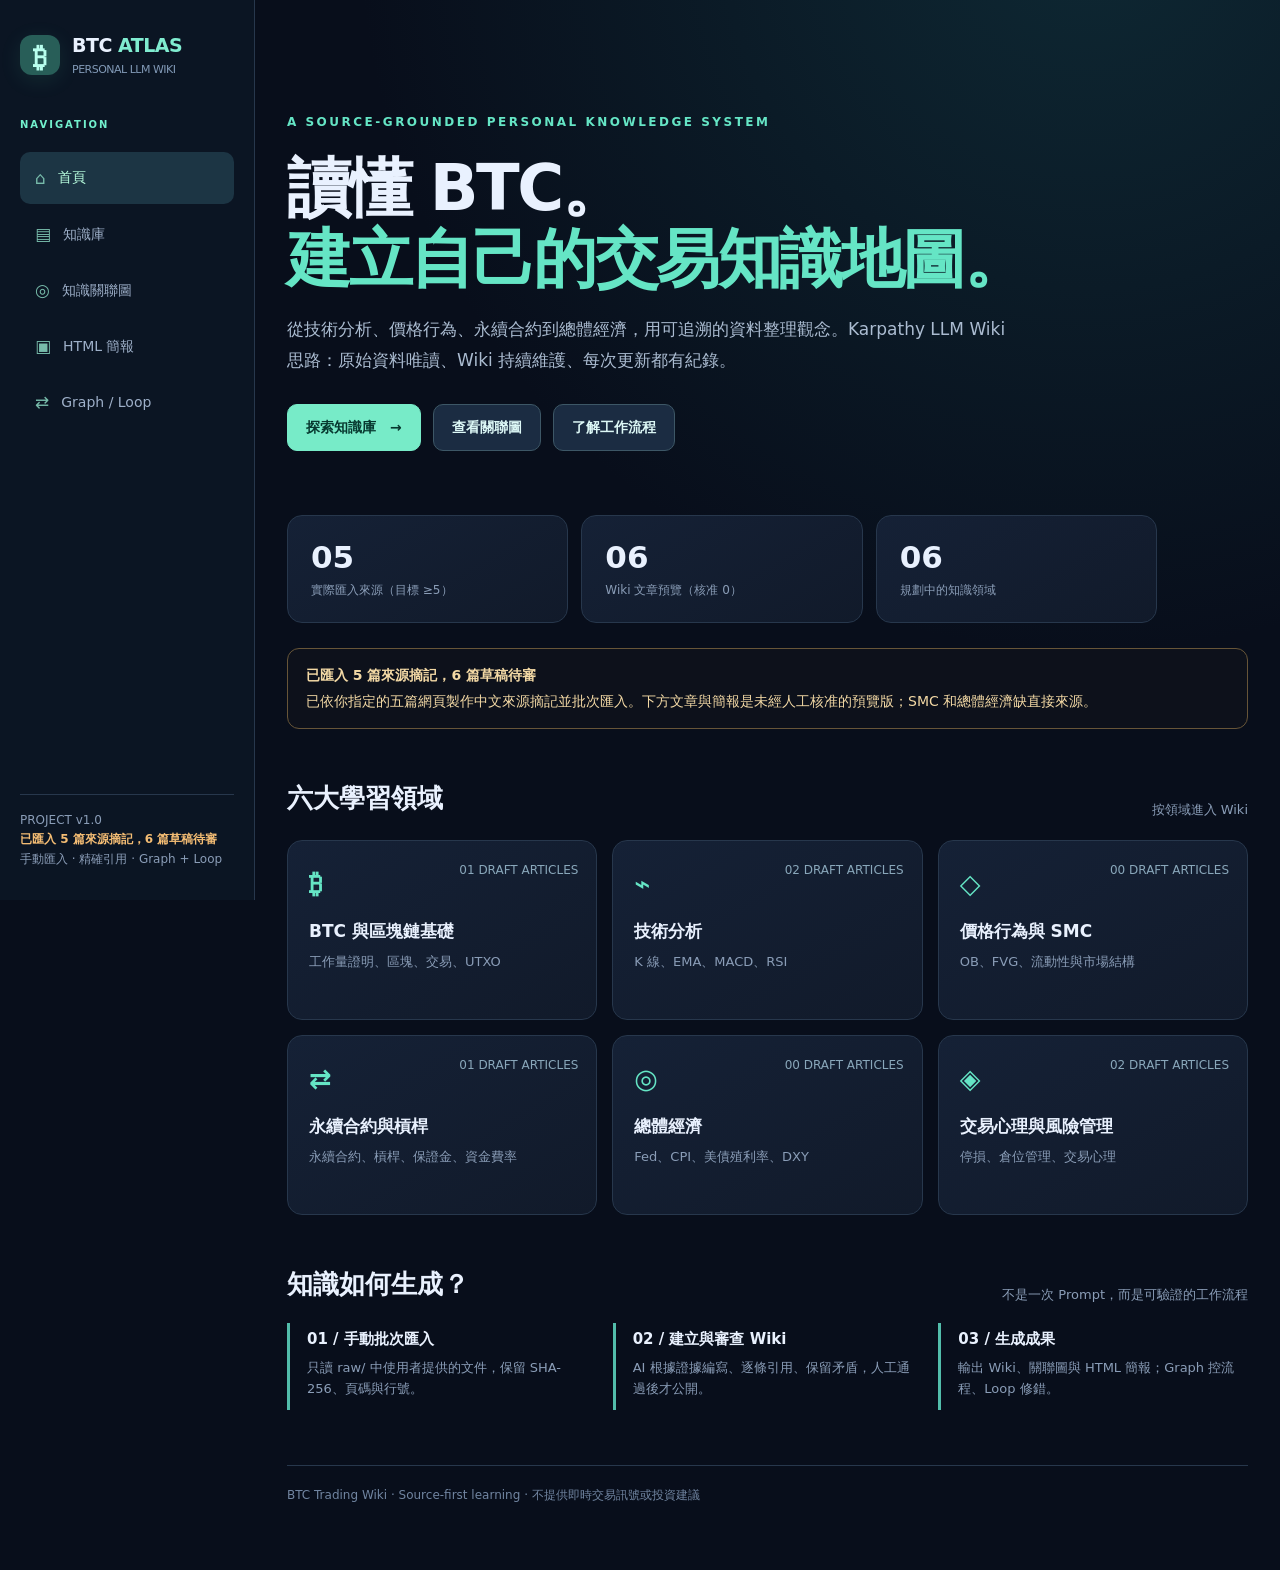
==== index.html @ 274c8615 "Add files via upload" ====
<!doctype html><html lang="zh-Hant"><head><meta charset="utf-8"><meta name="viewport" content="width=device-width,initial-scale=1"><title>BTC Trading Wiki｜index</title><meta name="description" content="可追溯來源的個人 BTC 交易知識庫"><link rel="stylesheet" href="assets/site.css"></head><body><div class="layout"><aside class="sidebar"><a href="index.html" class="brand"><span class="coin">₿</span><span>BTC <span style="color:#80ecd0">ATLAS</span><small style="display:block;font-size:11px;color:#829ab7;font-weight:500">PERSONAL LLM WIKI</small></span></a><span class="tag">NAVIGATION</span><nav class="nav"><a href="index.html" class="current"><span>⌂</span>首頁</a><a href="wiki.html" class=""><span>▤</span>知識庫</a><a href="graph.html" class=""><span>◎</span>知識關聯圖</a><a href="deck.html" class=""><span>▣</span>HTML 簡報</a><a href="workflow.html" class=""><span>⇄</span>Graph / Loop</a></nav><div class="side-bottom">PROJECT v1.0<br><b>已匯入 5 篇來源摘記，6 篇草稿待審</b><br>手動匯入 · 精確引用 · Graph + Loop</div></aside><main><section class="hero"><span class="eyebrow">A source-grounded personal knowledge system</span><h1>讀懂 BTC。<br><em>建立自己的交易知識地圖。</em></h1><p class="lead">從技術分析、價格行為、永續合約到總體經濟，用可追溯的資料整理觀念。Karpathy LLM Wiki 思路：原始資料唯讀、Wiki 持續維護、每次更新都有紀錄。</p><div class="actions"><a href="wiki.html" class="btn primary">探索知識庫　→</a><a href="graph.html" class="btn">查看關聯圖</a><a href="workflow.html" class="btn">了解工作流程</a></div></section><section class="metrics"><div class="metric"><strong>05</strong><small>實際匯入來源（目標 ≥5）</small></div><div class="metric"><strong>06</strong><small>Wiki 文章預覽（核准 0）</small></div><div class="metric"><strong>06</strong><small>規劃中的知識領域</small></div></section><div class="status "><b>已匯入 5 篇來源摘記，6 篇草稿待審</b>已依你指定的五篇網頁製作中文來源摘記並批次匯入。下方文章與簡報是未經人工核准的預覽版；SMC 和總體經濟缺直接來源。</div><div class="section-head"><h2>六大學習領域</h2><span>按領域進入 Wiki</span></div><div class="cards"><a class="card" href="wiki.html?category=BTC%20%E8%88%87%E5%8D%80%E5%A1%8A%E9%8F%88%E5%9F%BA%E7%A4%8E"><span class="card-icon">₿</span><span class="count">01 DRAFT ARTICLES</span><h3>BTC 與區塊鏈基礎</h3><p>工作量證明、區塊、交易、UTXO</p></a><a class="card" href="wiki.html?category=%E6%8A%80%E8%A1%93%E5%88%86%E6%9E%90"><span class="card-icon">⌁</span><span class="count">02 DRAFT ARTICLES</span><h3>技術分析</h3><p>K 線、EMA、MACD、RSI</p></a><a class="card" href="wiki.html?category=%E5%83%B9%E6%A0%BC%E8%A1%8C%E7%82%BA%E8%88%87%20SMC"><span class="card-icon">◇</span><span class="count">00 DRAFT ARTICLES</span><h3>價格行為與 SMC</h3><p>OB、FVG、流動性與市場結構</p></a><a class="card" href="wiki.html?category=%E6%B0%B8%E7%BA%8C%E5%90%88%E7%B4%84%E8%88%87%E6%A7%93%E6%A1%BF"><span class="card-icon">⇄</span><span class="count">01 DRAFT ARTICLES</span><h3>永續合約與槓桿</h3><p>永續合約、槓桿、保證金、資金費率</p></a><a class="card" href="wiki.html?category=%E7%B8%BD%E9%AB%94%E7%B6%93%E6%BF%9F"><span class="card-icon">◎</span><span class="count">00 DRAFT ARTICLES</span><h3>總體經濟</h3><p>Fed、CPI、美債殖利率、DXY</p></a><a class="card" href="wiki.html?category=%E4%BA%A4%E6%98%93%E5%BF%83%E7%90%86%E8%88%87%E9%A2%A8%E9%9A%AA%E7%AE%A1%E7%90%86"><span class="card-icon">◈</span><span class="count">02 DRAFT ARTICLES</span><h3>交易心理與風險管理</h3><p>停損、倉位管理、交易心理</p></a></div><div class="section-head"><h2>知識如何生成？</h2><span>不是一次 Prompt，而是可驗證的工作流程</span></div><div class="steps"><div class="step"><h3>01 / 手動批次匯入</h3><p>只讀 raw/ 中使用者提供的文件，保留 SHA-256、頁碼與行號。</p></div><div class="step"><h3>02 / 建立與審查 Wiki</h3><p>AI 根據證據編寫、逐條引用、保留矛盾，人工通過後才公開。</p></div><div class="step"><h3>03 / 生成成果</h3><p>輸出 Wiki、關聯圖與 HTML 簡報；Graph 控流程、Loop 修錯。</p></div></div><footer class="footer">BTC Trading Wiki · Source-first learning · 不提供即時交易訊號或投資建議</footer></main></div><script src="assets/site.js"></script></body></html>
---- assets/site.css ----
:root{color-scheme:dark;--bg:#080e1b;--panel:#111b2b;--panel2:#172338;--line:#27374c;--txt:#e9f1fe;--muted:#8a9db7;--accent:#65e5c5;--amber:#f4bd74}*{box-sizing:border-box}html{scroll-behavior:smooth}body{margin:0;background:radial-gradient(circle at 85% -5%,#14424b80,transparent 37%),var(--bg);color:var(--txt);font:15px/1.65 'Microsoft JhengHei','Noto Sans TC',ui-sans-serif,system-ui,sans-serif;min-height:100vh}a{color:inherit;text-decoration:none}button,input{font:inherit}a:focus-visible,button:focus-visible,input:focus-visible{outline:2px solid var(--accent);outline-offset:3px}.layout{display:grid;grid-template-columns:255px minmax(0,1fr);min-height:100vh}.sidebar{border-right:1px solid var(--line);padding:30px 20px;position:sticky;top:0;height:100vh;background:#0d1625e8;display:flex;flex-direction:column}.brand{display:flex;align-items:center;gap:12px;font-weight:850;font-size:19px;letter-spacing:-.5px;margin-bottom:38px}.coin{height:40px;width:40px;border-radius:12px;background:#285e58;color:#b8ffee;display:grid;place-items:center;font-size:28px;box-shadow:0 5px 22px #5cf2be18}.tag{font-size:10px;font-weight:850;color:#72f0cd;letter-spacing:2px;display:block;margin:0 0 14px}.nav a{display:flex;align-items:center;gap:12px;padding:12px 15px;margin:4px 0;color:#9eb0c9;border-radius:10px;font-size:14px}.nav a:hover,.nav a.current{background:#1c3544;color:#b9ffdf}.nav a span{font-size:17px;color:#77bbaa}.side-bottom{margin-top:auto;border-top:1px solid var(--line);padding-top:16px;font-size:12px;color:var(--muted)}.side-bottom b{color:var(--amber)}main{min-width:0;padding:44px max(32px,calc((100vw - 1240px)/2));max-width:1500px}.hero{padding:65px 0 37px;max-width:910px}.eyebrow{text-transform:uppercase;font-size:12px;letter-spacing:2.5px;color:var(--accent);font-weight:850}.hero h1{font-size:clamp(36px,5vw,73px);line-height:1.11;letter-spacing:-2.5px;margin:19px 0}.hero h1 em{font-style:normal;color:var(--accent)}.lead{font-size:17px;color:#abbcd1;line-height:1.85;max-width:720px}.actions{display:flex;gap:12px;flex-wrap:wrap;margin:27px 0}.btn{display:inline-flex;justify-content:center;align-items:center;gap:8px;border:1px solid #3d5766;background:#1b2c42;border-radius:10px;padding:11px 18px;font-weight:750;font-size:14px;color:#ddf8f6;cursor:pointer}.btn.primary{background:#77ebc8;color:#07382f;border-color:#77ebc8}.btn:hover{filter:brightness(1.12)}.label{font-size:12px;color:var(--muted);letter-spacing:1.8px;text-transform:uppercase;font-weight:800;margin:28px 0 16px}.metrics{display:grid;grid-template-columns:repeat(3,1fr);gap:13px;max-width:870px}.metric,.card,.pane{background:linear-gradient(150deg,#152136,#111a2a);border:1px solid var(--line);border-radius:15px}.metric{padding:21px 23px}.metric strong{display:block;font-size:31px;line-height:1.3}.metric small{display:block;color:var(--muted);font-size:12px;margin-top:4px}.section-head{display:flex;align-items:end;justify-content:space-between;gap:15px;margin-top:48px}.section-head h2{font-size:26px;margin:0}.section-head span{color:var(--muted);font-size:13px}.cards{display:grid;grid-template-columns:repeat(3,minmax(0,1fr));gap:15px;margin:20px 0 34px}.card{padding:21px;min-height:180px;position:relative;transition:.2s}.card:hover{border-color:#57c7b5;transform:translateY(-3px)}.card-icon{color:var(--accent);font-size:27px;font-weight:850}.card h3{margin:10px 0 6px;font-size:17px}.card p{font-size:13px;color:var(--muted);line-height:1.7;margin:0}.card .count{position:absolute;right:18px;top:20px;font-size:12px;color:#89a7ba}.status{border:1px solid #675538;background:#3a30221c;color:#f3d9a5;border-radius:12px;padding:15px 18px;margin:25px 0;font-size:14px}.status.ok{border-color:#2d6f5b;background:#143e321c;color:#b9f1dd}.status b{display:block;margin-bottom:3px}.steps{display:grid;grid-template-columns:repeat(3,1fr);gap:16px;margin:17px 0}.step{border-left:3px solid #52bdab;padding:4px 0 6px 17px}.step h3{font-size:15px;margin:0}.step p{font-size:13px;color:var(--muted);margin:5px 0}.page-title{font-size:clamp(28px,4vw,46px);letter-spacing:-1px;margin:20px 0 5px}.sub{color:var(--muted);max-width:850px}.toolbar{display:flex;gap:10px;flex-wrap:wrap;margin:24px 0}.search{width:min(100%,380px);padding:12px 15px;border:1px solid var(--line);background:var(--panel);border-radius:10px;color:#fff}.filter{border:1px solid var(--line);background:#172437;color:#b9c9da;padding:8px 12px;border-radius:50px;cursor:pointer;font-size:12px}.filter.active{background:#1d5149;color:#9df3d9;border-color:#4ea793}.article-list{display:grid;grid-template-columns:repeat(2,minmax(0,1fr));gap:13px}.article-row{padding:20px;border:1px solid var(--line);background:var(--panel);border-radius:13px}.article-row h3{margin:5px 0 7px;font-size:18px}.article-row .desc{font-size:13px;color:var(--muted);margin:0}.article-row .meta{color:var(--accent);font-weight:700;font-size:11px}.article-row .link{display:inline-block;color:#9feee0;font-size:13px;margin-top:12px}.article{border:1px solid var(--line);background:#101a2b;border-radius:16px;padding:27px 34px;margin:26px 0;max-width:940px}.article h2{font-size:26px;letter-spacing:-.5px}.article h3{font-size:19px;margin:26px 0 5px;color:#cbf7eb}.article p,.article li{color:#c9d6e7}.article blockquote{border-left:3px solid var(--accent);padding:2px 15px;background:#19283a;margin-left:0;color:#dbeee9}.article code{background:#1b2b3e;border-radius:4px;padding:1px 5px}.citation{color:#7fe3cf;font-weight:700;font-size:12px;border-bottom:1px dashed #5aaea4}.sources{border-top:1px solid var(--line);margin-top:22px;padding-top:16px;color:var(--muted);font-size:12px}.source-item{font-size:13px;padding:10px 0;border-bottom:1px solid var(--line)}.source-item a{color:var(--accent);word-break:break-word}.workflow{display:grid;grid-template-columns:repeat(3,minmax(0,1fr));gap:14px;margin:25px 0}.node{border:1px solid #345368;border-radius:13px;padding:19px;background:#142239;min-height:148px}.node b{font-size:13px;color:var(--accent);letter-spacing:1px}.node h3{margin:7px 0;font-size:18px}.node p{color:var(--muted);font-size:13px;margin:0}.diagram{background:#111c2d;border:1px solid var(--line);border-radius:18px;overflow:hidden;padding:8px;margin-top:26px}.diagram svg{width:100%;height:auto;display:block}.diagram .hub{fill:#205448;stroke:#71dabb;stroke-width:2}.diagram .leaf{fill:#14253b;stroke:#406078;stroke-width:2;cursor:pointer}.diagram .edge{stroke:#3d6871;stroke-width:2}.diagram text{fill:#e9faff;font-family:inherit;font-weight:700;pointer-events:none}.diagram a:hover .leaf{fill:#27565a}.footer{border-top:1px solid var(--line);margin-top:55px;padding:20px 0;color:#7185a1;font-size:12px}.hidden{display:none!important}@media(max-width:1080px){.cards{grid-template-columns:repeat(2,1fr)}.workflow{grid-template-columns:repeat(2,1fr)}main{padding:32px}.sidebar{width:210px}.layout{grid-template-columns:210px 1fr}}@media(max-width:720px){.layout{display:block}.sidebar{position:relative;height:auto;width:auto;padding:16px 18px;border-right:0;border-bottom:1px solid var(--line)}.brand{margin:0 0 12px}.nav{display:flex;overflow-x:auto;gap:2px}.nav a{padding:7px 10px;white-space:nowrap}.side-bottom{display:none}main{padding:20px 18px}.hero{padding:32px 0 19px}.hero h1{letter-spacing:-1px}.metrics,.cards,.article-list,.workflow,.steps{grid-template-columns:1fr}.article{padding:17px}.section-head{display:block}.section-head span{display:block;margin-top:5px}}
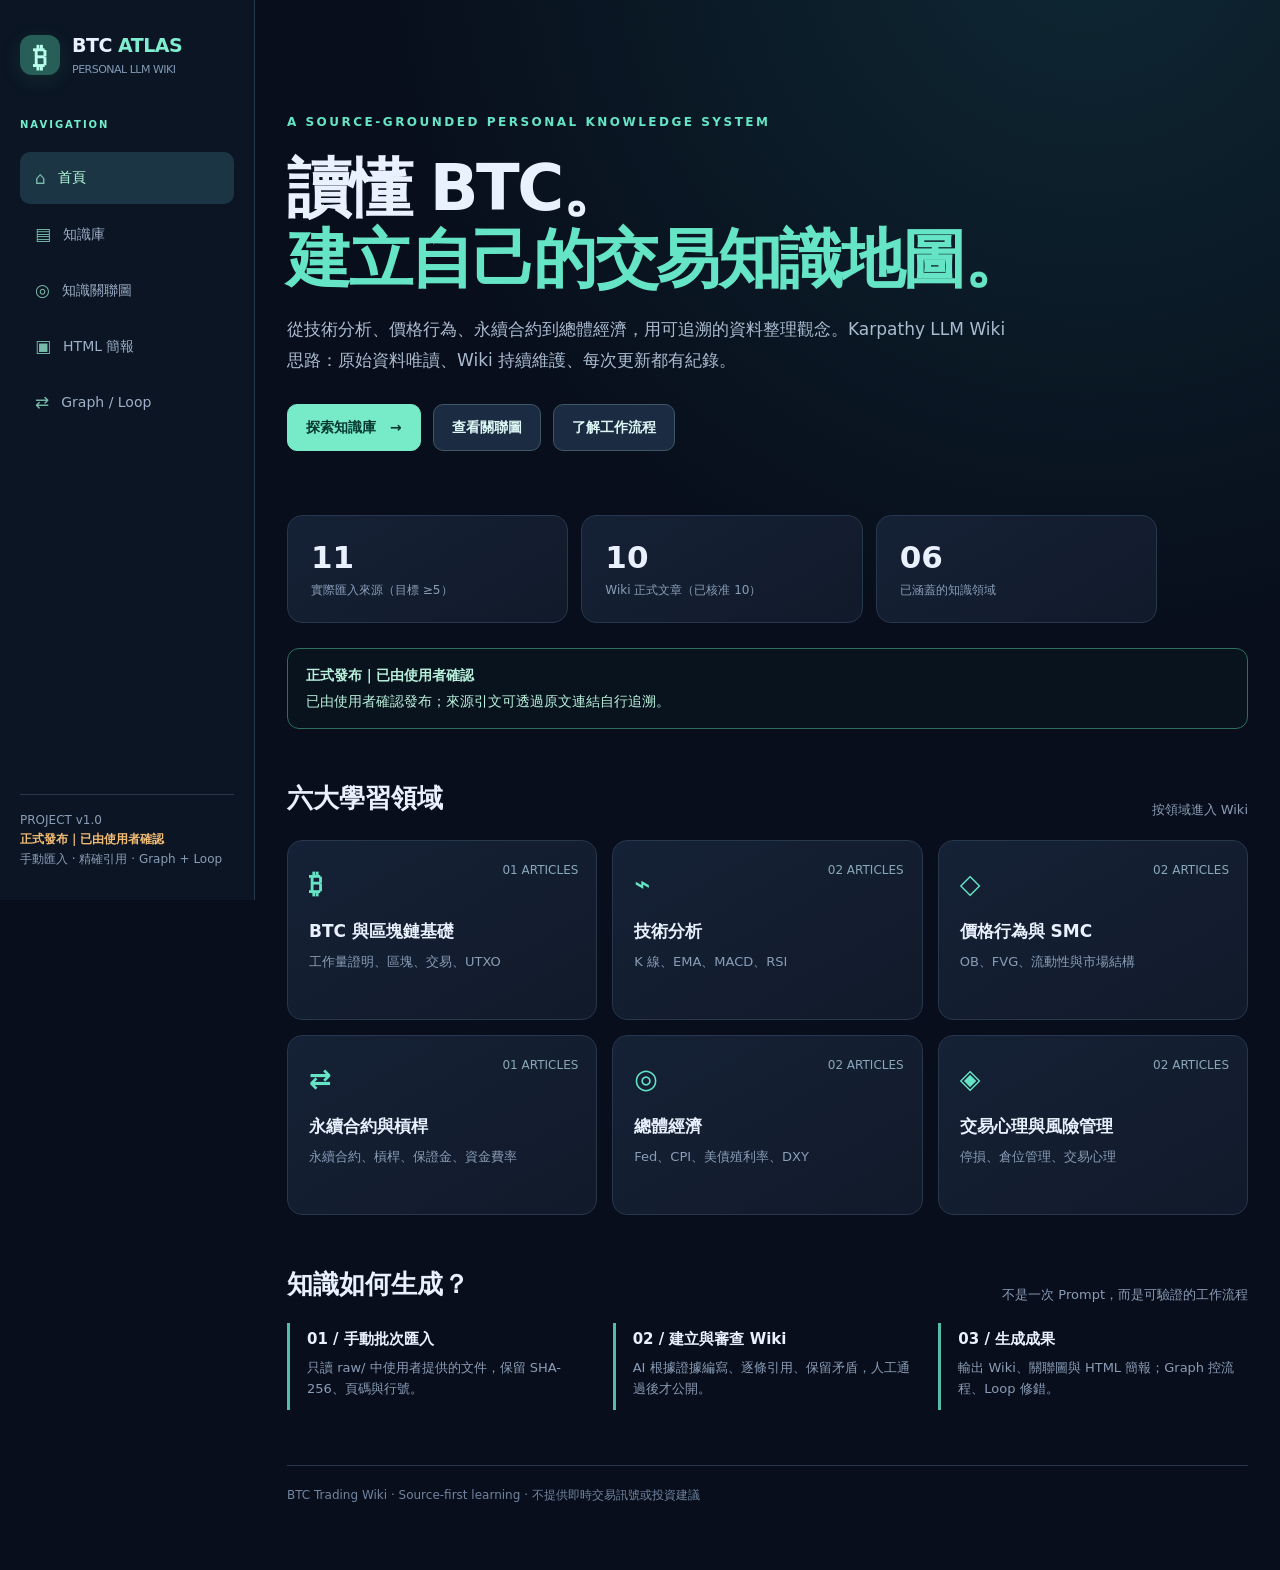
==== commit b39a71d5: "Add files via upload" ====
--- a/index.html
+++ b/index.html
@@ -1 +1 @@
-<!doctype html><html lang="zh-Hant"><head><meta charset="utf-8"><meta name="viewport" content="width=device-width,initial-scale=1"><title>BTC Trading Wiki｜index</title><meta name="description" content="可追溯來源的個人 BTC 交易知識庫"><link rel="stylesheet" href="assets/site.css"></head><body><div class="layout"><aside class="sidebar"><a href="index.html" class="brand"><span class="coin">₿</span><span>BTC <span style="color:#80ecd0">ATLAS</span><small style="display:block;font-size:11px;color:#829ab7;font-weight:500">PERSONAL LLM WIKI</small></span></a><span class="tag">NAVIGATION</span><nav class="nav"><a href="index.html" class="current"><span>⌂</span>首頁</a><a href="wiki.html" class=""><span>▤</span>知識庫</a><a href="graph.html" class=""><span>◎</span>知識關聯圖</a><a href="deck.html" class=""><span>▣</span>HTML 簡報</a><a href="workflow.html" class=""><span>⇄</span>Graph / Loop</a></nav><div class="side-bottom">PROJECT v1.0<br><b>已匯入 5 篇來源摘記，6 篇草稿待審</b><br>手動匯入 · 精確引用 · Graph + Loop</div></aside><main><section class="hero"><span class="eyebrow">A source-grounded personal knowledge system</span><h1>讀懂 BTC。<br><em>建立自己的交易知識地圖。</em></h1><p class="lead">從技術分析、價格行為、永續合約到總體經濟，用可追溯的資料整理觀念。Karpathy LLM Wiki 思路：原始資料唯讀、Wiki 持續維護、每次更新都有紀錄。</p><div class="actions"><a href="wiki.html" class="btn primary">探索知識庫　→</a><a href="graph.html" class="btn">查看關聯圖</a><a href="workflow.html" class="btn">了解工作流程</a></div></section><section class="metrics"><div class="metric"><strong>05</strong><small>實際匯入來源（目標 ≥5）</small></div><div class="metric"><strong>06</strong><small>Wiki 文章預覽（核准 0）</small></div><div class="metric"><strong>06</strong><small>規劃中的知識領域</small></div></section><div class="status "><b>已匯入 5 篇來源摘記，6 篇草稿待審</b>已依你指定的五篇網頁製作中文來源摘記並批次匯入。下方文章與簡報是未經人工核准的預覽版；SMC 和總體經濟缺直接來源。</div><div class="section-head"><h2>六大學習領域</h2><span>按領域進入 Wiki</span></div><div class="cards"><a class="card" href="wiki.html?category=BTC%20%E8%88%87%E5%8D%80%E5%A1%8A%E9%8F%88%E5%9F%BA%E7%A4%8E"><span class="card-icon">₿</span><span class="count">01 DRAFT ARTICLES</span><h3>BTC 與區塊鏈基礎</h3><p>工作量證明、區塊、交易、UTXO</p></a><a class="card" href="wiki.html?category=%E6%8A%80%E8%A1%93%E5%88%86%E6%9E%90"><span class="card-icon">⌁</span><span class="count">02 DRAFT ARTICLES</span><h3>技術分析</h3><p>K 線、EMA、MACD、RSI</p></a><a class="card" href="wiki.html?category=%E5%83%B9%E6%A0%BC%E8%A1%8C%E7%82%BA%E8%88%87%20SMC"><span class="card-icon">◇</span><span class="count">00 DRAFT ARTICLES</span><h3>價格行為與 SMC</h3><p>OB、FVG、流動性與市場結構</p></a><a class="card" href="wiki.html?category=%E6%B0%B8%E7%BA%8C%E5%90%88%E7%B4%84%E8%88%87%E6%A7%93%E6%A1%BF"><span class="card-icon">⇄</span><span class="count">01 DRAFT ARTICLES</span><h3>永續合約與槓桿</h3><p>永續合約、槓桿、保證金、資金費率</p></a><a class="card" href="wiki.html?category=%E7%B8%BD%E9%AB%94%E7%B6%93%E6%BF%9F"><span class="card-icon">◎</span><span class="count">00 DRAFT ARTICLES</span><h3>總體經濟</h3><p>Fed、CPI、美債殖利率、DXY</p></a><a class="card" href="wiki.html?category=%E4%BA%A4%E6%98%93%E5%BF%83%E7%90%86%E8%88%87%E9%A2%A8%E9%9A%AA%E7%AE%A1%E7%90%86"><span class="card-icon">◈</span><span class="count">02 DRAFT ARTICLES</span><h3>交易心理與風險管理</h3><p>停損、倉位管理、交易心理</p></a></div><div class="section-head"><h2>知識如何生成？</h2><span>不是一次 Prompt，而是可驗證的工作流程</span></div><div class="steps"><div class="step"><h3>01 / 手動批次匯入</h3><p>只讀 raw/ 中使用者提供的文件，保留 SHA-256、頁碼與行號。</p></div><div class="step"><h3>02 / 建立與審查 Wiki</h3><p>AI 根據證據編寫、逐條引用、保留矛盾，人工通過後才公開。</p></div><div class="step"><h3>03 / 生成成果</h3><p>輸出 Wiki、關聯圖與 HTML 簡報；Graph 控流程、Loop 修錯。</p></div></div><footer class="footer">BTC Trading Wiki · Source-first learning · 不提供即時交易訊號或投資建議</footer></main></div><script src="assets/site.js"></script></body></html>+<!doctype html><html lang="zh-Hant"><head><meta charset="utf-8"><meta name="viewport" content="width=device-width,initial-scale=1"><title>BTC Trading Wiki｜index</title><meta name="description" content="可追溯來源的個人 BTC 交易知識庫"><link rel="stylesheet" href="assets/site.css"></head><body><div class="layout"><aside class="sidebar"><a href="index.html" class="brand"><span class="coin">₿</span><span>BTC <span style="color:#80ecd0">ATLAS</span><small style="display:block;font-size:11px;color:#829ab7;font-weight:500">PERSONAL LLM WIKI</small></span></a><span class="tag">NAVIGATION</span><nav class="nav"><a href="index.html" class="current"><span>⌂</span>首頁</a><a href="wiki.html" class=""><span>▤</span>知識庫</a><a href="graph.html" class=""><span>◎</span>知識關聯圖</a><a href="deck.html" class=""><span>▣</span>HTML 簡報</a><a href="workflow.html" class=""><span>⇄</span>Graph / Loop</a></nav><div class="side-bottom">PROJECT v1.0<br><b>正式發布｜已由使用者確認</b><br>手動匯入 · 精確引用 · Graph + Loop</div></aside><main><section class="hero"><span class="eyebrow">A source-grounded personal knowledge system</span><h1>讀懂 BTC。<br><em>建立自己的交易知識地圖。</em></h1><p class="lead">從技術分析、價格行為、永續合約到總體經濟，用可追溯的資料整理觀念。Karpathy LLM Wiki 思路：原始資料唯讀、Wiki 持續維護、每次更新都有紀錄。</p><div class="actions"><a href="wiki.html" class="btn primary">探索知識庫　→</a><a href="graph.html" class="btn">查看關聯圖</a><a href="workflow.html" class="btn">了解工作流程</a></div></section><section class="metrics"><div class="metric"><strong>11</strong><small>實際匯入來源（目標 ≥5）</small></div><div class="metric"><strong>10</strong><small>Wiki 正式文章（已核准 10）</small></div><div class="metric"><strong>06</strong><small>已涵蓋的知識領域</small></div></section><div class="status ok"><b>正式發布｜已由使用者確認</b>已由使用者確認發布；來源引文可透過原文連結自行追溯。</div><div class="section-head"><h2>六大學習領域</h2><span>按領域進入 Wiki</span></div><div class="cards"><a class="card" href="wiki.html?category=BTC%20%E8%88%87%E5%8D%80%E5%A1%8A%E9%8F%88%E5%9F%BA%E7%A4%8E"><span class="card-icon">₿</span><span class="count">01 ARTICLES</span><h3>BTC 與區塊鏈基礎</h3><p>工作量證明、區塊、交易、UTXO</p></a><a class="card" href="wiki.html?category=%E6%8A%80%E8%A1%93%E5%88%86%E6%9E%90"><span class="card-icon">⌁</span><span class="count">02 ARTICLES</span><h3>技術分析</h3><p>K 線、EMA、MACD、RSI</p></a><a class="card" href="wiki.html?category=%E5%83%B9%E6%A0%BC%E8%A1%8C%E7%82%BA%E8%88%87%20SMC"><span class="card-icon">◇</span><span class="count">02 ARTICLES</span><h3>價格行為與 SMC</h3><p>OB、FVG、流動性與市場結構</p></a><a class="card" href="wiki.html?category=%E6%B0%B8%E7%BA%8C%E5%90%88%E7%B4%84%E8%88%87%E6%A7%93%E6%A1%BF"><span class="card-icon">⇄</span><span class="count">01 ARTICLES</span><h3>永續合約與槓桿</h3><p>永續合約、槓桿、保證金、資金費率</p></a><a class="card" href="wiki.html?category=%E7%B8%BD%E9%AB%94%E7%B6%93%E6%BF%9F"><span class="card-icon">◎</span><span class="count">02 ARTICLES</span><h3>總體經濟</h3><p>Fed、CPI、美債殖利率、DXY</p></a><a class="card" href="wiki.html?category=%E4%BA%A4%E6%98%93%E5%BF%83%E7%90%86%E8%88%87%E9%A2%A8%E9%9A%AA%E7%AE%A1%E7%90%86"><span class="card-icon">◈</span><span class="count">02 ARTICLES</span><h3>交易心理與風險管理</h3><p>停損、倉位管理、交易心理</p></a></div><div class="section-head"><h2>知識如何生成？</h2><span>不是一次 Prompt，而是可驗證的工作流程</span></div><div class="steps"><div class="step"><h3>01 / 手動批次匯入</h3><p>只讀 raw/ 中使用者提供的文件，保留 SHA-256、頁碼與行號。</p></div><div class="step"><h3>02 / 建立與審查 Wiki</h3><p>AI 根據證據編寫、逐條引用、保留矛盾，人工通過後才公開。</p></div><div class="step"><h3>03 / 生成成果</h3><p>輸出 Wiki、關聯圖與 HTML 簡報；Graph 控流程、Loop 修錯。</p></div></div><footer class="footer">BTC Trading Wiki · Source-first learning · 不提供即時交易訊號或投資建議</footer></main></div><script src="assets/site.js"></script></body></html>
